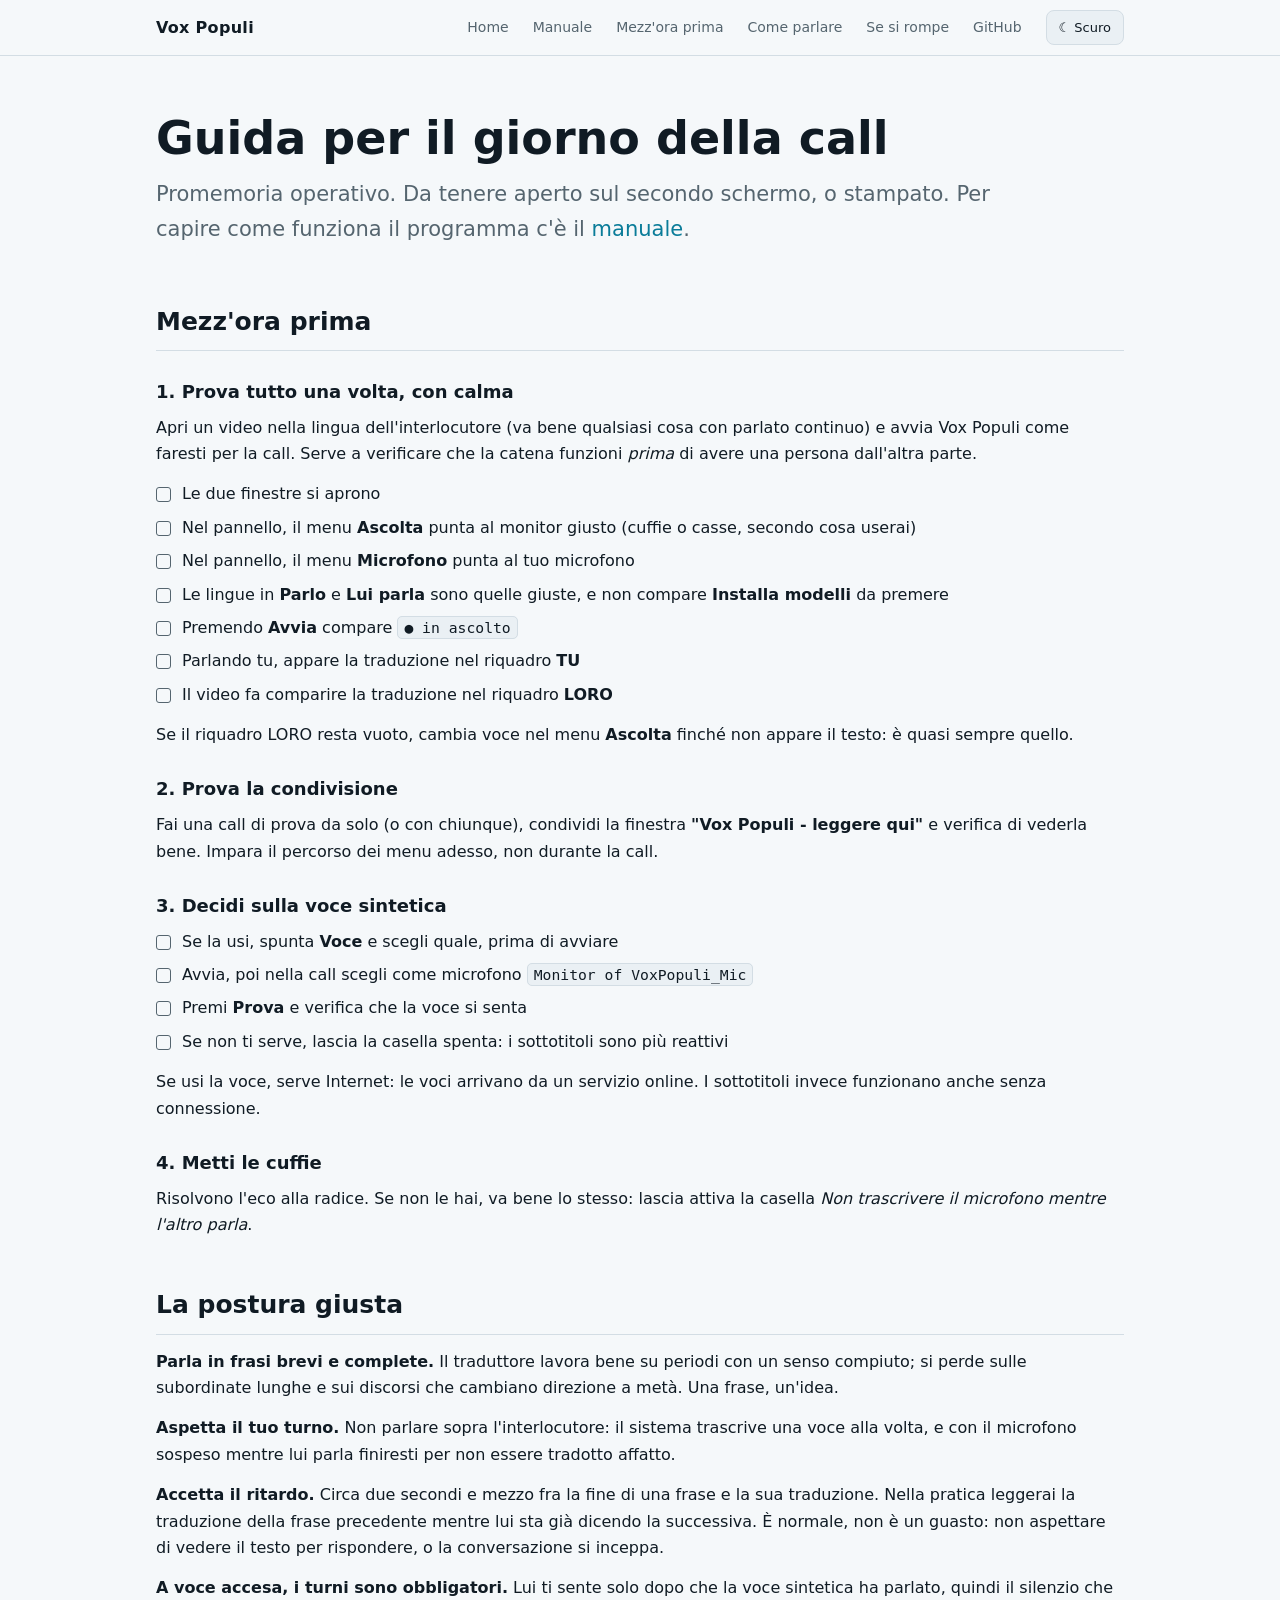
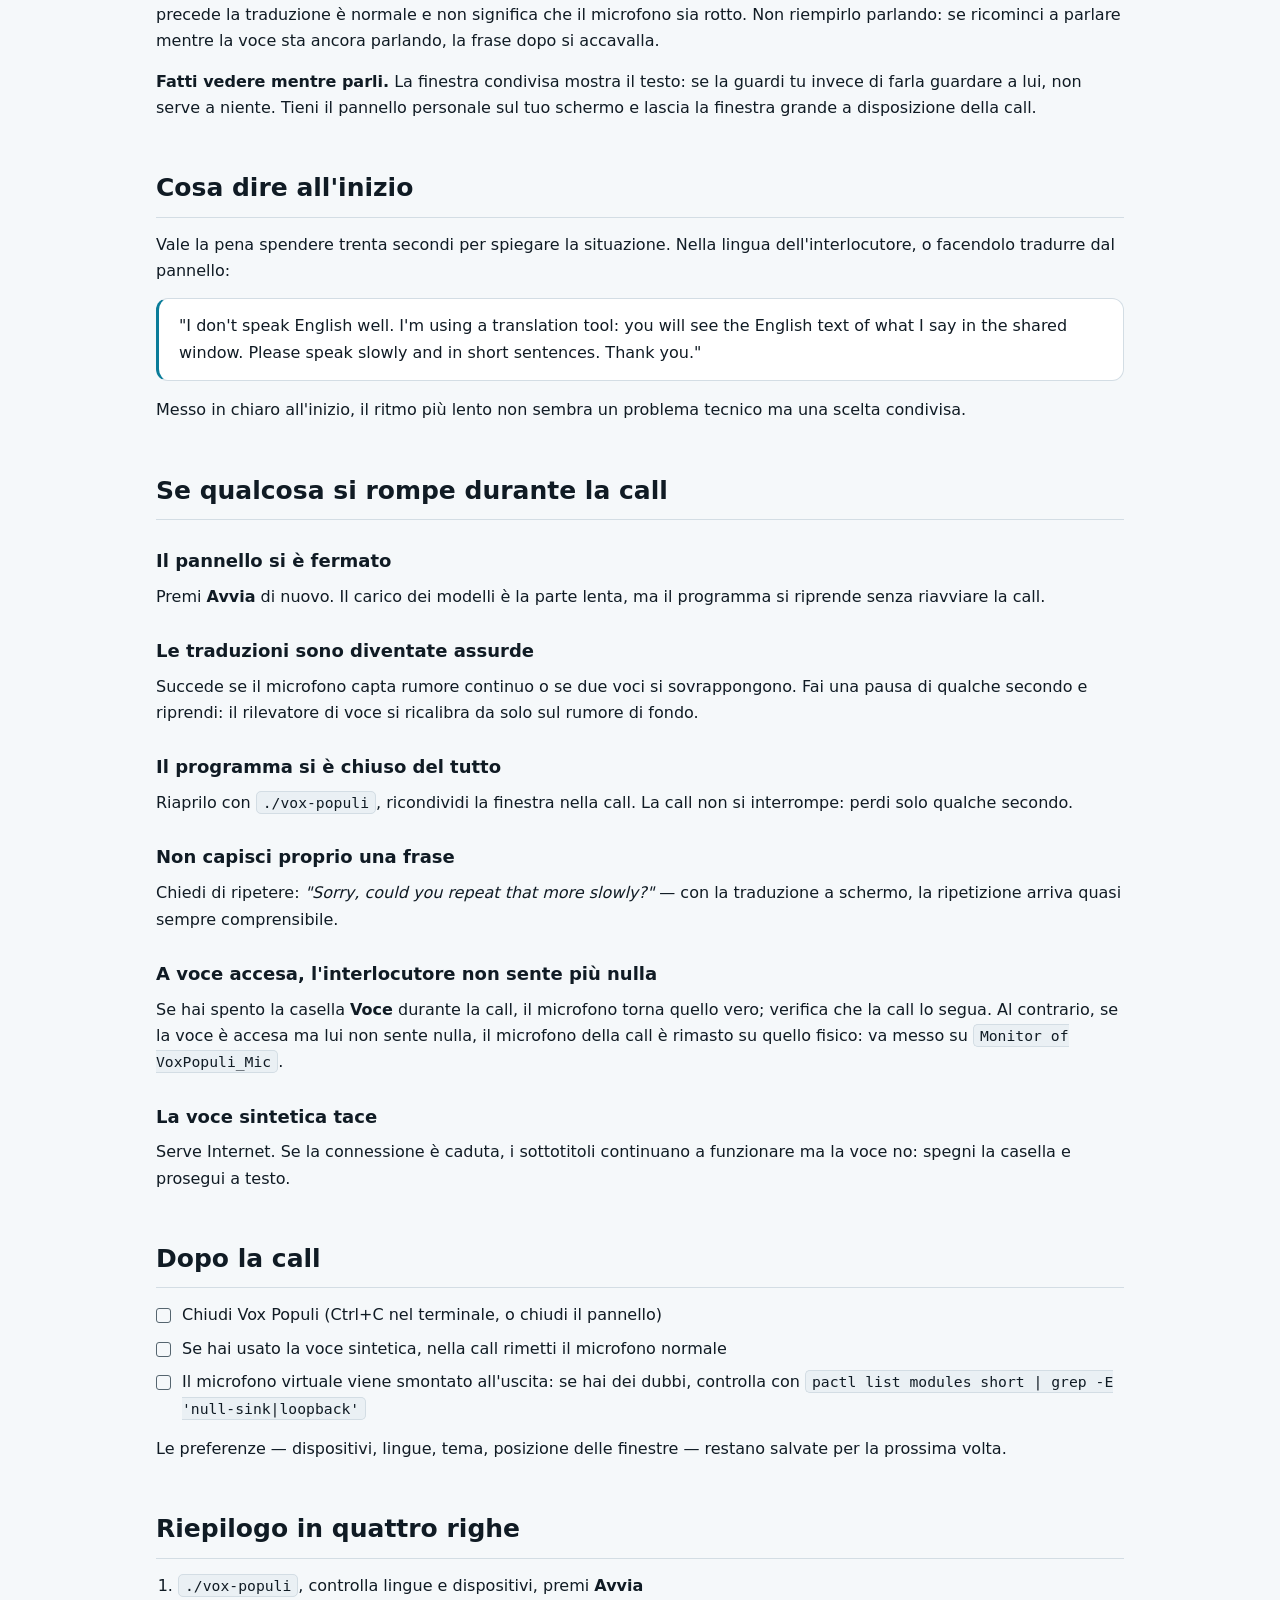
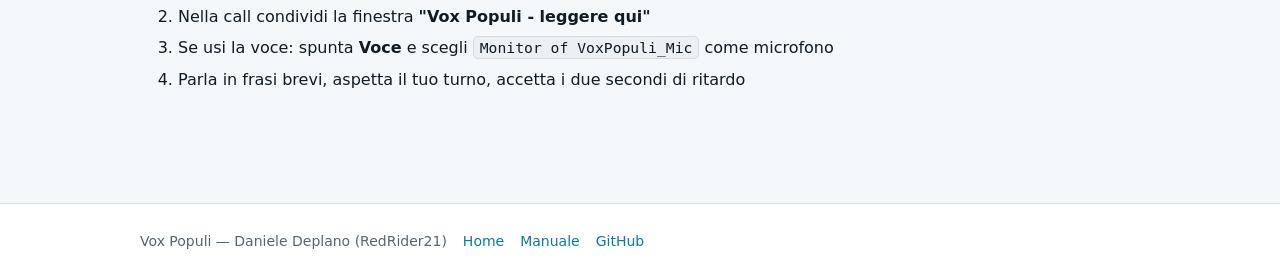
==== docs/guida-call.html @ bb4cc0db "Sito del progetto con temi chiaro e scuro Tre pagine in docs/, senza dipendenze esterne: index.html " ====
<!DOCTYPE html>
<html lang="it">
<head>
<meta charset="utf-8">
<meta name="viewport" content="width=device-width, initial-scale=1">
<title>Guida per il giorno della call — Vox Populi</title>
<meta name="description" content="Promemoria operativo per il giorno della videochiamata con Vox Populi: cosa provare mezz'ora prima, come parlare, cosa dire all'inizio, cosa fare se qualcosa si rompe.">
<link rel="stylesheet" href="stile.css">
<style>
  /* Le caselle di spunta sono promemoria da leggere, non da premere: qui
     restano quadratini vuoti, come su carta. */
  .lista-spunta { list-style: none; padding-left: 0; }
  .lista-spunta li { padding-left: 26px; position: relative; margin-bottom: 7px; }
  .lista-spunta li::before {
    content: ""; position: absolute; left: 0; top: 6px;
    width: 13px; height: 13px; border: 1.5px solid var(--testo-tenue);
    border-radius: 3px;
  }
  blockquote {
    margin: 0 0 16px; padding: 14px 20px;
    background: var(--fondo-2); border: 1px solid var(--bordo);
    border-left: 3px solid var(--accent); border-radius: var(--raggio);
  }
  blockquote p:last-child { margin-bottom: 0; }
</style>
</head>
<body>

<header class="top">
  <div class="riga">
    <span class="marchio"><a href="index.html" style="color:inherit">Vox Populi</a></span>
    <nav>
      <a href="index.html">Home</a>
      <a href="manuale.html">Manuale</a>
      <a href="#prima">Mezz'ora prima</a>
      <a href="#postura">Come parlare</a>
      <a href="#guasti">Se si rompe</a>
      <a href="https://github.com/RedRider21/vox-populi">GitHub</a>
    </nav>
    <button id="cambia-tema" type="button">☾ Scuro</button>
  </div>
</header>

<div class="eroe">
  <h1>Guida per il giorno della call</h1>
  <p class="sottotitolo">
    Promemoria operativo. Da tenere aperto sul secondo schermo, o stampato.
    Per capire come funziona il programma c'è il <a href="manuale.html">manuale</a>.
  </p>
</div>

<main>

<section id="prima">
  <h2>Mezz'ora prima</h2>

  <h3>1. Prova tutto una volta, con calma</h3>
  <p>
    Apri un video nella lingua dell'interlocutore (va bene qualsiasi cosa con
    parlato continuo) e avvia Vox Populi come faresti per la call. Serve a
    verificare che la catena funzioni <em>prima</em> di avere una persona
    dall'altra parte.
  </p>
  <ul class="lista-spunta">
    <li>Le due finestre si aprono</li>
    <li>Nel pannello, il menu <strong>Ascolta</strong> punta al monitor giusto (cuffie o casse, secondo cosa userai)</li>
    <li>Nel pannello, il menu <strong>Microfono</strong> punta al tuo microfono</li>
    <li>Le lingue in <strong>Parlo</strong> e <strong>Lui parla</strong> sono quelle giuste, e non compare <strong>Installa modelli</strong> da premere</li>
    <li>Premendo <strong>Avvia</strong> compare <code>● in ascolto</code></li>
    <li>Parlando tu, appare la traduzione nel riquadro <strong>TU</strong></li>
    <li>Il video fa comparire la traduzione nel riquadro <strong>LORO</strong></li>
  </ul>
  <p>
    Se il riquadro LORO resta vuoto, cambia voce nel menu <strong>Ascolta</strong>
    finché non appare il testo: è quasi sempre quello.
  </p>

  <h3>2. Prova la condivisione</h3>
  <p>
    Fai una call di prova da solo (o con chiunque), condividi la finestra
    <strong>"Vox Populi - leggere qui"</strong> e verifica di vederla bene. Impara
    il percorso dei menu adesso, non durante la call.
  </p>

  <h3>3. Decidi sulla voce sintetica</h3>
  <ul class="lista-spunta">
    <li>Se la usi, spunta <strong>Voce</strong> e scegli quale, prima di avviare</li>
    <li>Avvia, poi nella call scegli come microfono <code>Monitor of VoxPopuli_Mic</code></li>
    <li>Premi <strong>Prova</strong> e verifica che la voce si senta</li>
    <li>Se non ti serve, lascia la casella spenta: i sottotitoli sono più reattivi</li>
  </ul>
  <p>
    Se usi la voce, serve Internet: le voci arrivano da un servizio online. I
    sottotitoli invece funzionano anche senza connessione.
  </p>

  <h3>4. Metti le cuffie</h3>
  <p>
    Risolvono l'eco alla radice. Se non le hai, va bene lo stesso: lascia attiva
    la casella <em>Non trascrivere il microfono mentre l'altro parla</em>.
  </p>
</section>

<section id="postura">
  <h2>La postura giusta</h2>

  <p>
    <strong>Parla in frasi brevi e complete.</strong> Il traduttore lavora bene su
    periodi con un senso compiuto; si perde sulle subordinate lunghe e sui
    discorsi che cambiano direzione a metà. Una frase, un'idea.
  </p>
  <p>
    <strong>Aspetta il tuo turno.</strong> Non parlare sopra l'interlocutore: il
    sistema trascrive una voce alla volta, e con il microfono sospeso mentre lui
    parla finiresti per non essere tradotto affatto.
  </p>
  <p>
    <strong>Accetta il ritardo.</strong> Circa due secondi e mezzo fra la fine di
    una frase e la sua traduzione. Nella pratica leggerai la traduzione della
    frase precedente mentre lui sta già dicendo la successiva. È normale, non è un
    guasto: non aspettare di vedere il testo per rispondere, o la conversazione si
    inceppa.
  </p>
  <p>
    <strong>A voce accesa, i turni sono obbligatori.</strong> Lui ti sente solo
    dopo che la voce sintetica ha parlato, quindi il silenzio che precede la
    traduzione è normale e non significa che il microfono sia rotto. Non riempirlo
    parlando: se ricominci a parlare mentre la voce sta ancora parlando, la frase
    dopo si accavalla.
  </p>
  <p>
    <strong>Fatti vedere mentre parli.</strong> La finestra condivisa mostra il
    testo: se la guardi tu invece di farla guardare a lui, non serve a niente.
    Tieni il pannello personale sul tuo schermo e lascia la finestra grande a
    disposizione della call.
  </p>
</section>

<section id="inizio">
  <h2>Cosa dire all'inizio</h2>
  <p>
    Vale la pena spendere trenta secondi per spiegare la situazione. Nella lingua
    dell'interlocutore, o facendolo tradurre dal pannello:
  </p>
  <blockquote>
    <p>
      "I don't speak English well. I'm using a translation tool: you will see the
      English text of what I say in the shared window. Please speak slowly and in
      short sentences. Thank you."
    </p>
  </blockquote>
  <p>
    Messo in chiaro all'inizio, il ritmo più lento non sembra un problema tecnico
    ma una scelta condivisa.
  </p>
</section>

<section id="guasti">
  <h2>Se qualcosa si rompe durante la call</h2>

  <h3>Il pannello si è fermato</h3>
  <p>
    Premi <strong>Avvia</strong> di nuovo. Il carico dei modelli è la parte lenta,
    ma il programma si riprende senza riavviare la call.
  </p>

  <h3>Le traduzioni sono diventate assurde</h3>
  <p>
    Succede se il microfono capta rumore continuo o se due voci si sovrappongono.
    Fai una pausa di qualche secondo e riprendi: il rilevatore di voce si
    ricalibra da solo sul rumore di fondo.
  </p>

  <h3>Il programma si è chiuso del tutto</h3>
  <p>
    Riaprilo con <code>./vox-populi</code>, ricondividi la finestra nella call. La
    call non si interrompe: perdi solo qualche secondo.
  </p>

  <h3>Non capisci proprio una frase</h3>
  <p>
    Chiedi di ripetere: <em>"Sorry, could you repeat that more slowly?"</em> — con
    la traduzione a schermo, la ripetizione arriva quasi sempre comprensibile.
  </p>

  <h3>A voce accesa, l'interlocutore non sente più nulla</h3>
  <p>
    Se hai spento la casella <strong>Voce</strong> durante la call, il microfono
    torna quello vero; verifica che la call lo segua. Al contrario, se la voce è
    accesa ma lui non sente nulla, il microfono della call è rimasto su quello
    fisico: va messo su <code>Monitor of VoxPopuli_Mic</code>.
  </p>

  <h3>La voce sintetica tace</h3>
  <p>
    Serve Internet. Se la connessione è caduta, i sottotitoli continuano a
    funzionare ma la voce no: spegni la casella e prosegui a testo.
  </p>
</section>

<section id="dopo">
  <h2>Dopo la call</h2>
  <ul class="lista-spunta">
    <li>Chiudi Vox Populi (Ctrl+C nel terminale, o chiudi il pannello)</li>
    <li>Se hai usato la voce sintetica, nella call rimetti il microfono normale</li>
    <li>Il microfono virtuale viene smontato all'uscita: se hai dei dubbi, controlla con <code>pactl list modules short | grep -E 'null-sink|loopback'</code></li>
  </ul>
  <p>
    Le preferenze — dispositivi, lingue, tema, posizione delle finestre — restano
    salvate per la prossima volta.
  </p>
</section>

<section id="riepilogo">
  <h2>Riepilogo in quattro righe</h2>
  <ol>
    <li><code>./vox-populi</code>, controlla lingue e dispositivi, premi <strong>Avvia</strong></li>
    <li>Nella call condividi la finestra <strong>"Vox Populi - leggere qui"</strong></li>
    <li>Se usi la voce: spunta <strong>Voce</strong> e scegli <code>Monitor of VoxPopuli_Mic</code> come microfono</li>
    <li>Parla in frasi brevi, aspetta il tuo turno, accetta i due secondi di ritardo</li>
  </ol>
</section>

</main>

<footer>
  <div class="riga">
    <span>Vox Populi — Daniele Deplano (RedRider21)</span>
    <a href="index.html">Home</a>
    <a href="manuale.html">Manuale</a>
    <a href="https://github.com/RedRider21/vox-populi">GitHub</a>
  </div>
</footer>

<button id="torna-su" type="button" aria-label="Torna su">↑</button>

<script src="sito.js"></script>
</body>
</html>
---- docs/stile.css ----
/* Vox Populi - foglio di stile del sito. Nessuna dipendenza esterna.
   Due temi, chiaro e scuro: di serie segue le preferenze del sistema, il
   pulsante in alto a destra ne forza uno e lo ricorda.
   I colori sono quelli del tema "scuro" dell'applicazione, cosi' il sito e
   il programma si somigliano. */

:root {
  --accent: #0a7c99;
  --accent-forte: #00b8d4;
  --fondo: #f5f8fa;
  --fondo-2: #ffffff;
  --fondo-3: #eaf0f4;
  --testo: #101b24;
  --testo-tenue: #55656f;
  --bordo: #d3dde4;
  --ombra: 0 1px 3px rgba(16,40,55,.08), 0 8px 24px rgba(16,40,55,.06);
  --raggio: 12px;
  --larghezza: 1000px;
}

html[data-tema="scuro"] {
  --accent: #00e5ff;
  --accent-forte: #7df3ff;
  --fondo: #050a14;
  --fondo-2: #0a1422;
  --fondo-3: #0b1a28;
  --testo: #d6f6ff;
  --testo-tenue: #7fa3b3;
  --bordo: #17293a;
  --ombra: 0 1px 3px rgba(0,0,0,.5), 0 10px 30px rgba(0,0,0,.45);
}

@media (prefers-color-scheme: dark) {
  html:not([data-tema="chiaro"]) {
    --accent: #00e5ff;
    --accent-forte: #7df3ff;
    --fondo: #050a14;
    --fondo-2: #0a1422;
    --fondo-3: #0b1a28;
    --testo: #d6f6ff;
    --testo-tenue: #7fa3b3;
    --bordo: #17293a;
    --ombra: 0 1px 3px rgba(0,0,0,.5), 0 10px 30px rgba(0,0,0,.45);
  }
}

* { box-sizing: border-box; }

body {
  margin: 0;
  background: var(--fondo);
  color: var(--testo);
  font: 16px/1.65 system-ui, -apple-system, "Segoe UI", Cantarell, sans-serif;
  -webkit-font-smoothing: antialiased;
}

a { color: var(--accent); text-decoration: none; }
a:hover { text-decoration: underline; }

img { max-width: 100%; height: auto; }

/* ------------------------------------------------------- intestazione ---- */
header.top {
  position: sticky; top: 0; z-index: 50;
  background: var(--fondo);
  border-bottom: 1px solid var(--bordo);
}
.top .riga {
  max-width: var(--larghezza); margin: 0 auto; padding: 10px 16px;
  display: flex; align-items: center; gap: 14px;
}
.top .marchio { font-weight: 700; letter-spacing: .3px; }
.top nav { margin-left: auto; display: flex; gap: 4px; align-items: center; }
.top nav a {
  color: var(--testo-tenue); padding: 6px 10px; border-radius: 8px;
  font-size: 14px;
}
.top nav a:hover { background: var(--fondo-3); color: var(--testo); text-decoration: none; }

#cambia-tema {
  background: var(--fondo-3); color: var(--testo);
  border: 1px solid var(--bordo); border-radius: 8px;
  padding: 6px 12px; font: inherit; font-size: 13px; cursor: pointer;
}
#cambia-tema:hover { border-color: var(--accent); }

/* --------------------------------------------------------------- testa ---- */
.eroe {
  max-width: var(--larghezza); margin: 0 auto; padding: 56px 16px 28px;
}
.eroe h1 {
  font-size: clamp(30px, 5vw, 46px); line-height: 1.15; margin: 0 0 12px;
}
.eroe .sottotitolo {
  font-size: clamp(17px, 2.2vw, 21px); color: var(--testo-tenue);
  margin: 0 0 26px; max-width: 42em;
}
.eroe .pulsanti { display: flex; flex-wrap: wrap; gap: 10px; }
.pulsante {
  display: inline-block; padding: 11px 20px; border-radius: 9px;
  border: 1px solid var(--bordo); background: var(--fondo-2);
  color: var(--testo); font-weight: 600; font-size: 15px;
}
.pulsante:hover { border-color: var(--accent); text-decoration: none; }
.pulsante.principale {
  background: var(--accent); border-color: var(--accent); color: #04121a;
}
.pulsante.principale:hover { background: var(--accent-forte); }

/* --------------------------------------------------------------- corpo ---- */
main { max-width: var(--larghezza); margin: 0 auto; padding: 0 16px 64px; }

section { margin: 0 0 46px; }
section h2 {
  font-size: 25px; margin: 0 0 14px; padding-bottom: 8px;
  border-bottom: 1px solid var(--bordo);
}
section h3 { font-size: 18px; margin: 26px 0 8px; }
p { margin: 0 0 14px; }
ul, ol { margin: 0 0 14px; padding-left: 22px; }
li { margin-bottom: 5px; }

code {
  font-family: ui-monospace, "Cascadia Code", "DejaVu Sans Mono", monospace;
  font-size: .92em; background: var(--fondo-3); padding: 2px 6px;
  border-radius: 5px; border: 1px solid var(--bordo);
}
pre {
  background: var(--fondo-3); border: 1px solid var(--bordo);
  border-radius: var(--raggio); padding: 14px 16px; overflow-x: auto;
}
pre code { background: none; border: none; padding: 0; font-size: 13px; }

table {
  width: 100%; border-collapse: collapse; margin: 0 0 16px;
  background: var(--fondo-2); border: 1px solid var(--bordo);
  border-radius: var(--raggio); overflow: hidden;
}
th, td { padding: 9px 13px; text-align: left; border-bottom: 1px solid var(--bordo); }
th { background: var(--fondo-3); font-size: 14px; }
tr:last-child td { border-bottom: none; }

/* riquadri ---------------------------------------------------------------- */
.avviso {
  background: var(--fondo-2); border: 1px solid var(--bordo);
  border-left: 3px solid var(--accent);
  border-radius: var(--raggio); padding: 16px 20px; margin: 0 0 24px;
  box-shadow: var(--ombra);
}
.avviso h3 { margin-top: 0; }
.avviso.attenzione { border-left-color: #e0a030; }
html[data-tema="scuro"] .avviso.attenzione { border-left-color: #ffcc66; }

.griglia { display: grid; gap: 14px; }
.griglia.due { grid-template-columns: repeat(auto-fit, minmax(280px, 1fr)); }
.scheda {
  background: var(--fondo-2); border: 1px solid var(--bordo);
  border-radius: var(--raggio); padding: 18px 20px;
}
.scheda h3 { margin-top: 0; font-size: 17px; }
.scheda p:last-child { margin-bottom: 0; }

.numero { font-size: 30px; font-weight: 700; color: var(--accent); line-height: 1.1; }
.numero + .etichetta { color: var(--testo-tenue); font-size: 14px; }

/* figure ------------------------------------------------------------------ */
figure { margin: 0 0 26px; }
figure img {
  border: 1px solid var(--bordo); border-radius: var(--raggio);
  box-shadow: var(--ombra); display: block;
}
figcaption {
  color: var(--testo-tenue); font-size: 14px; margin-top: 9px;
}
.temi { display: grid; gap: 12px; grid-template-columns: repeat(auto-fit, minmax(180px, 1fr)); }
.temi figure { margin: 0; }
.temi figcaption { margin-top: 6px; font-size: 13px; }

/* fondo ------------------------------------------------------------------- */
footer {
  border-top: 1px solid var(--bordo); background: var(--fondo-2);
  padding: 26px 16px; color: var(--testo-tenue); font-size: 14px;
}
footer .riga {
  max-width: var(--larghezza); margin: 0 auto;
  display: flex; flex-wrap: wrap; gap: 16px;
}

/* torna su ----------------------------------------------------------------- */
#torna-su {
  position: fixed; right: 18px; bottom: 18px; z-index: 60;
  width: 42px; height: 42px; border-radius: 50%;
  background: var(--fondo-2); color: var(--testo);
  border: 1px solid var(--bordo); box-shadow: var(--ombra);
  font-size: 17px; cursor: pointer;
  opacity: 0; pointer-events: none; transition: opacity .2s;
}
#torna-su.visibile { opacity: 1; pointer-events: auto; }
#torna-su:hover { border-color: var(--accent); }

@media (max-width: 600px) {
  .top nav { display: none; }
  .eroe { padding-top: 34px; }
  th, td { padding: 8px 10px; font-size: 14px; }
}
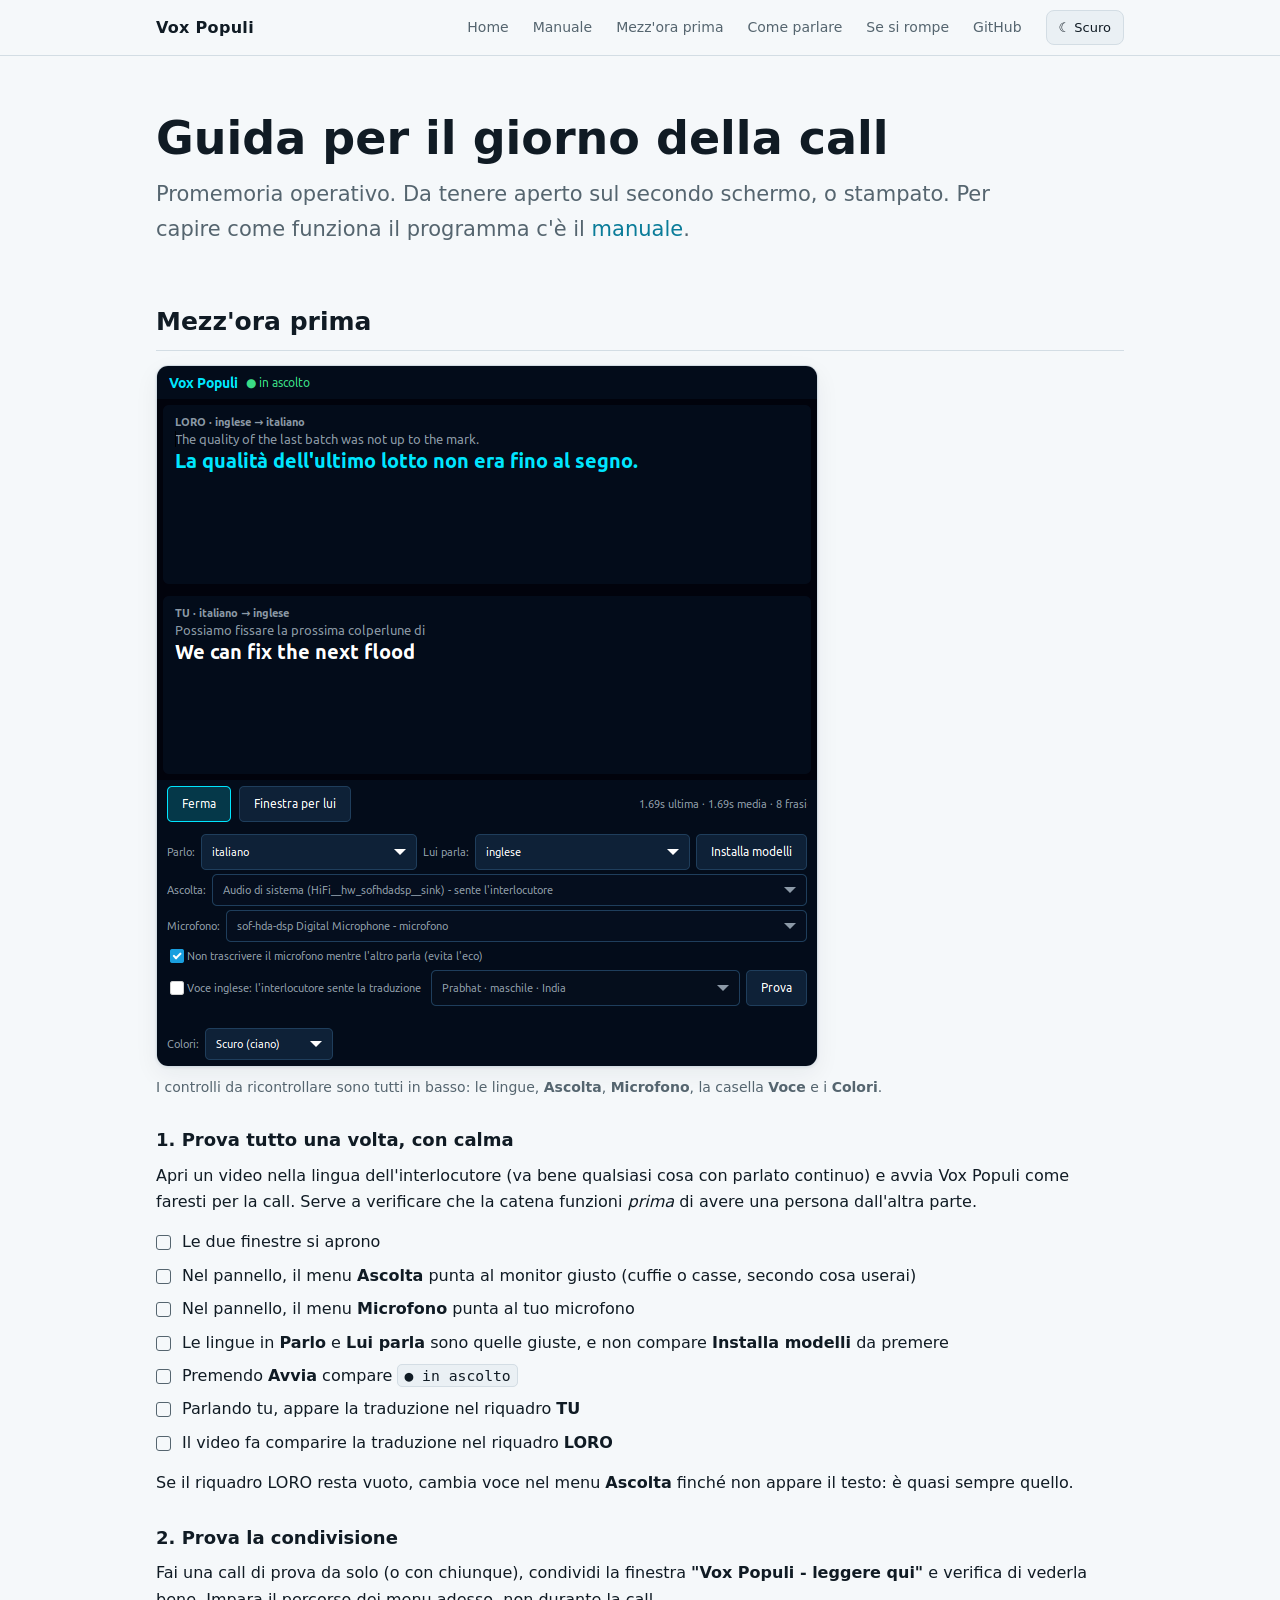
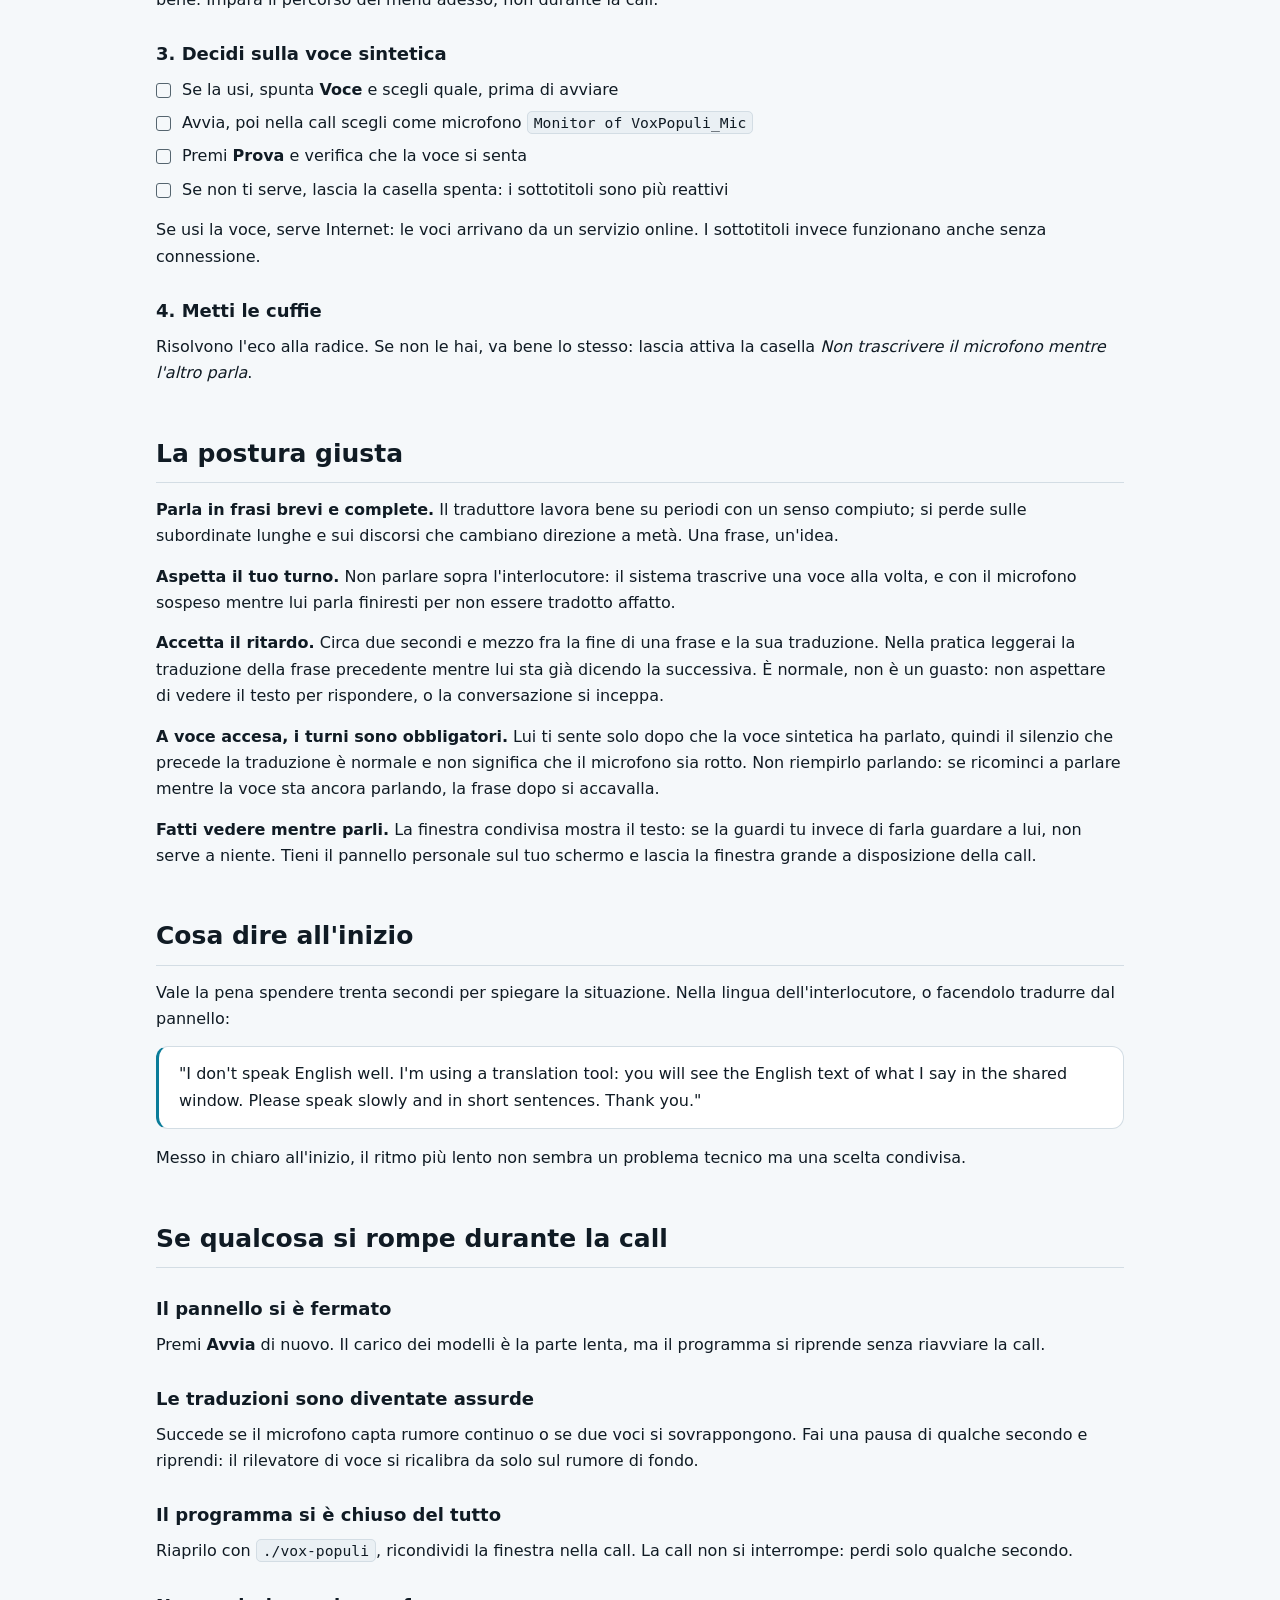
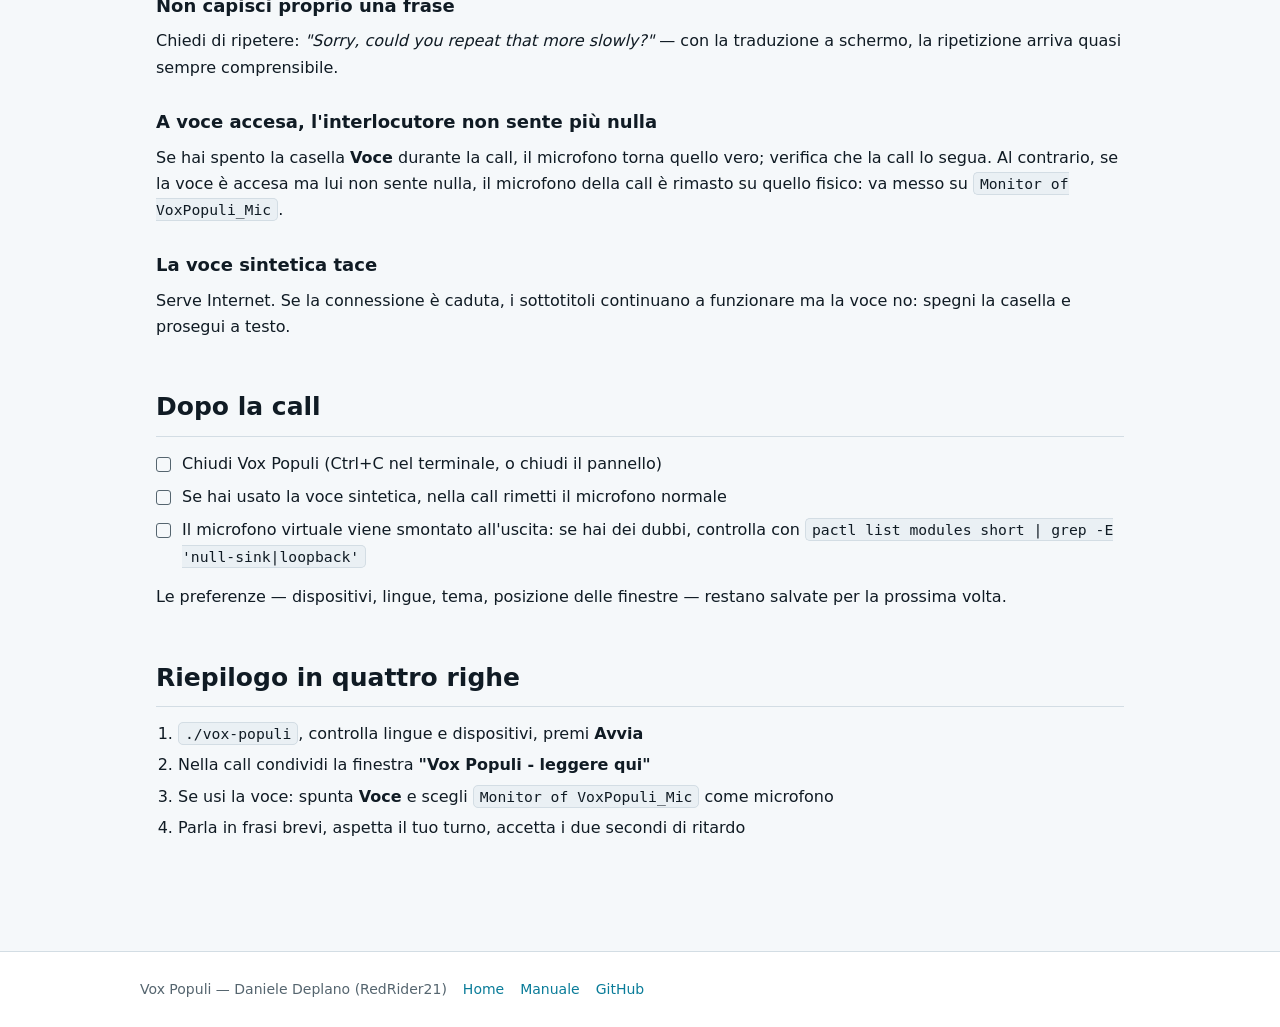
==== commit d6d31248: "Schermate anche nel manuale e nella guida Il manuale non aveva immagini: chi legge la tabella dei co" ====
--- a/docs/guida-call.html
+++ b/docs/guida-call.html
@@ -54,6 +54,14 @@
 <section id="prima">
   <h2>Mezz'ora prima</h2>
 
+  <figure>
+    <img src="img/pannello.png" alt="Il pannello, con in basso i menu delle lingue, di Ascolta, Microfono, la casella della voce e i Colori">
+    <figcaption>
+      I controlli da ricontrollare sono tutti in basso: le lingue, <strong>Ascolta</strong>,
+      <strong>Microfono</strong>, la casella <strong>Voce</strong> e i <strong>Colori</strong>.
+    </figcaption>
+  </figure>
+
   <h3>1. Prova tutto una volta, con calma</h3>
   <p>
     Apri un video nella lingua dell'interlocutore (va bene qualsiasi cosa con
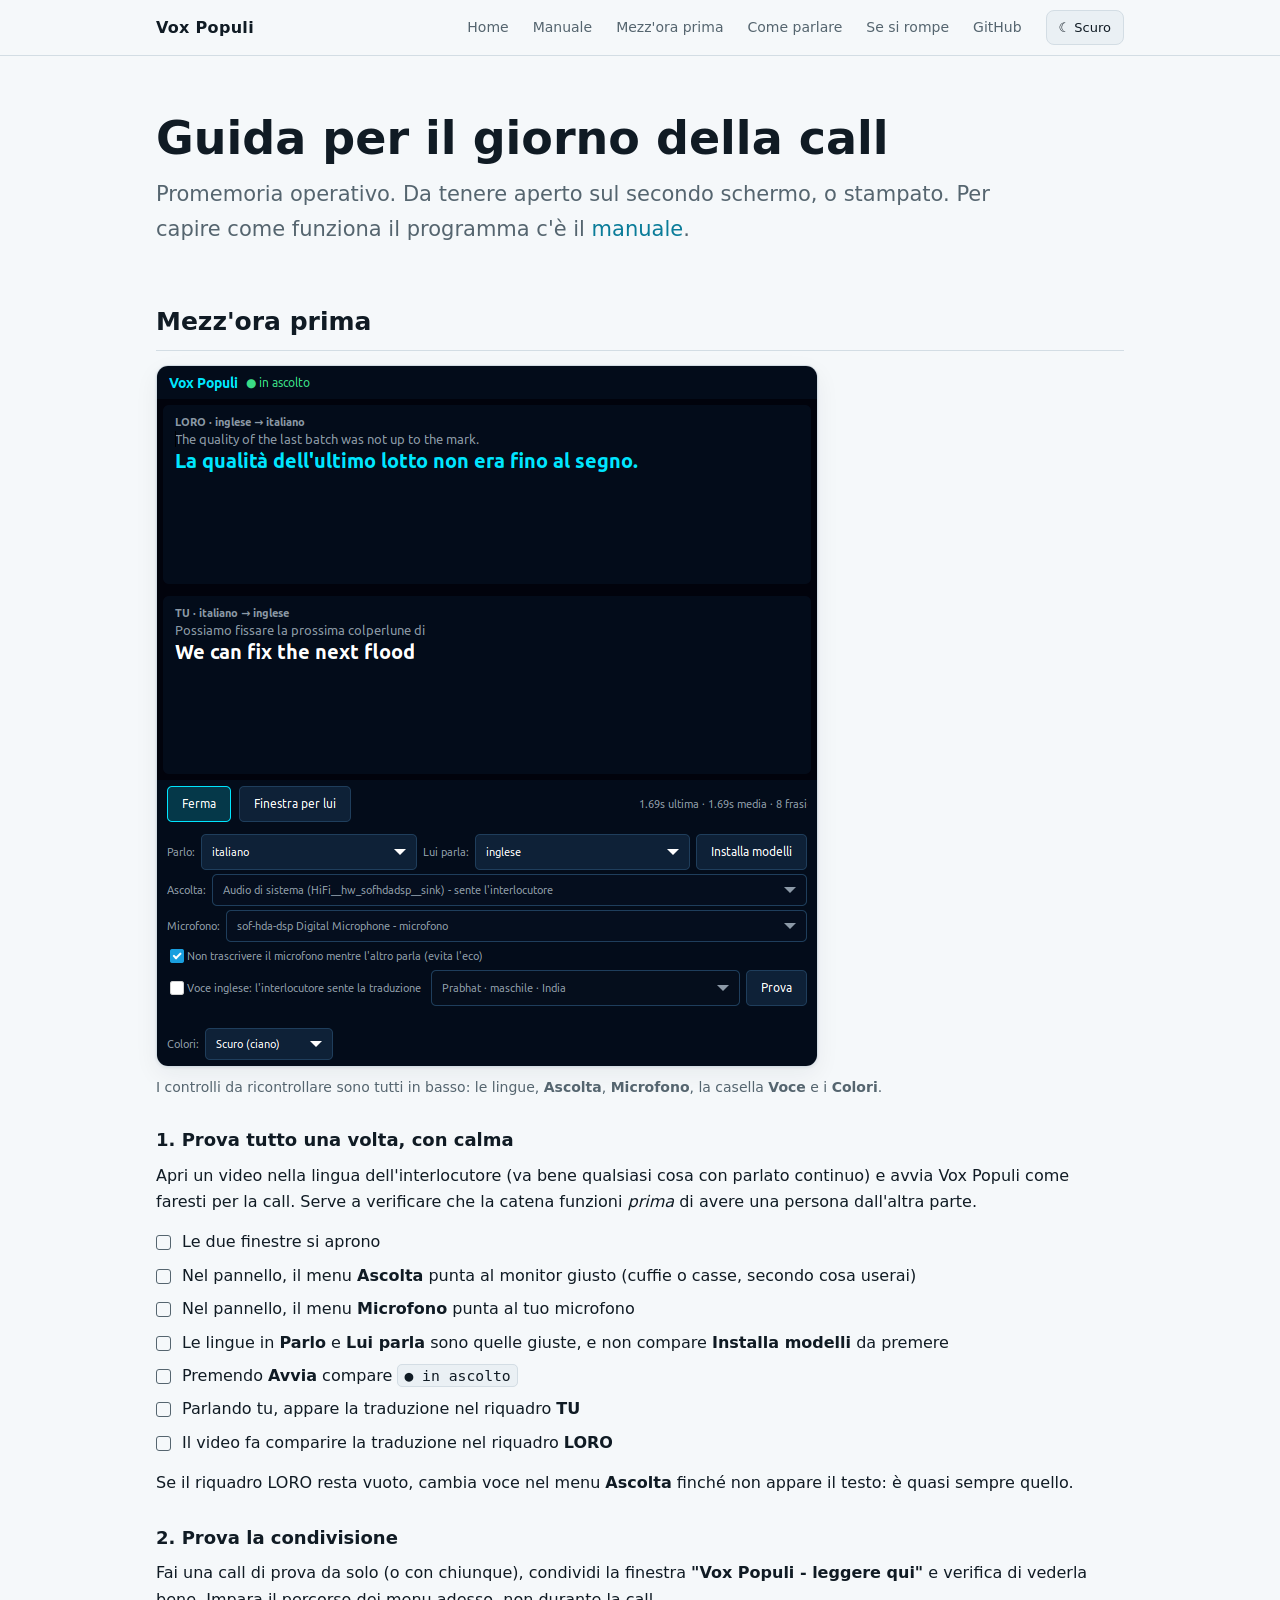
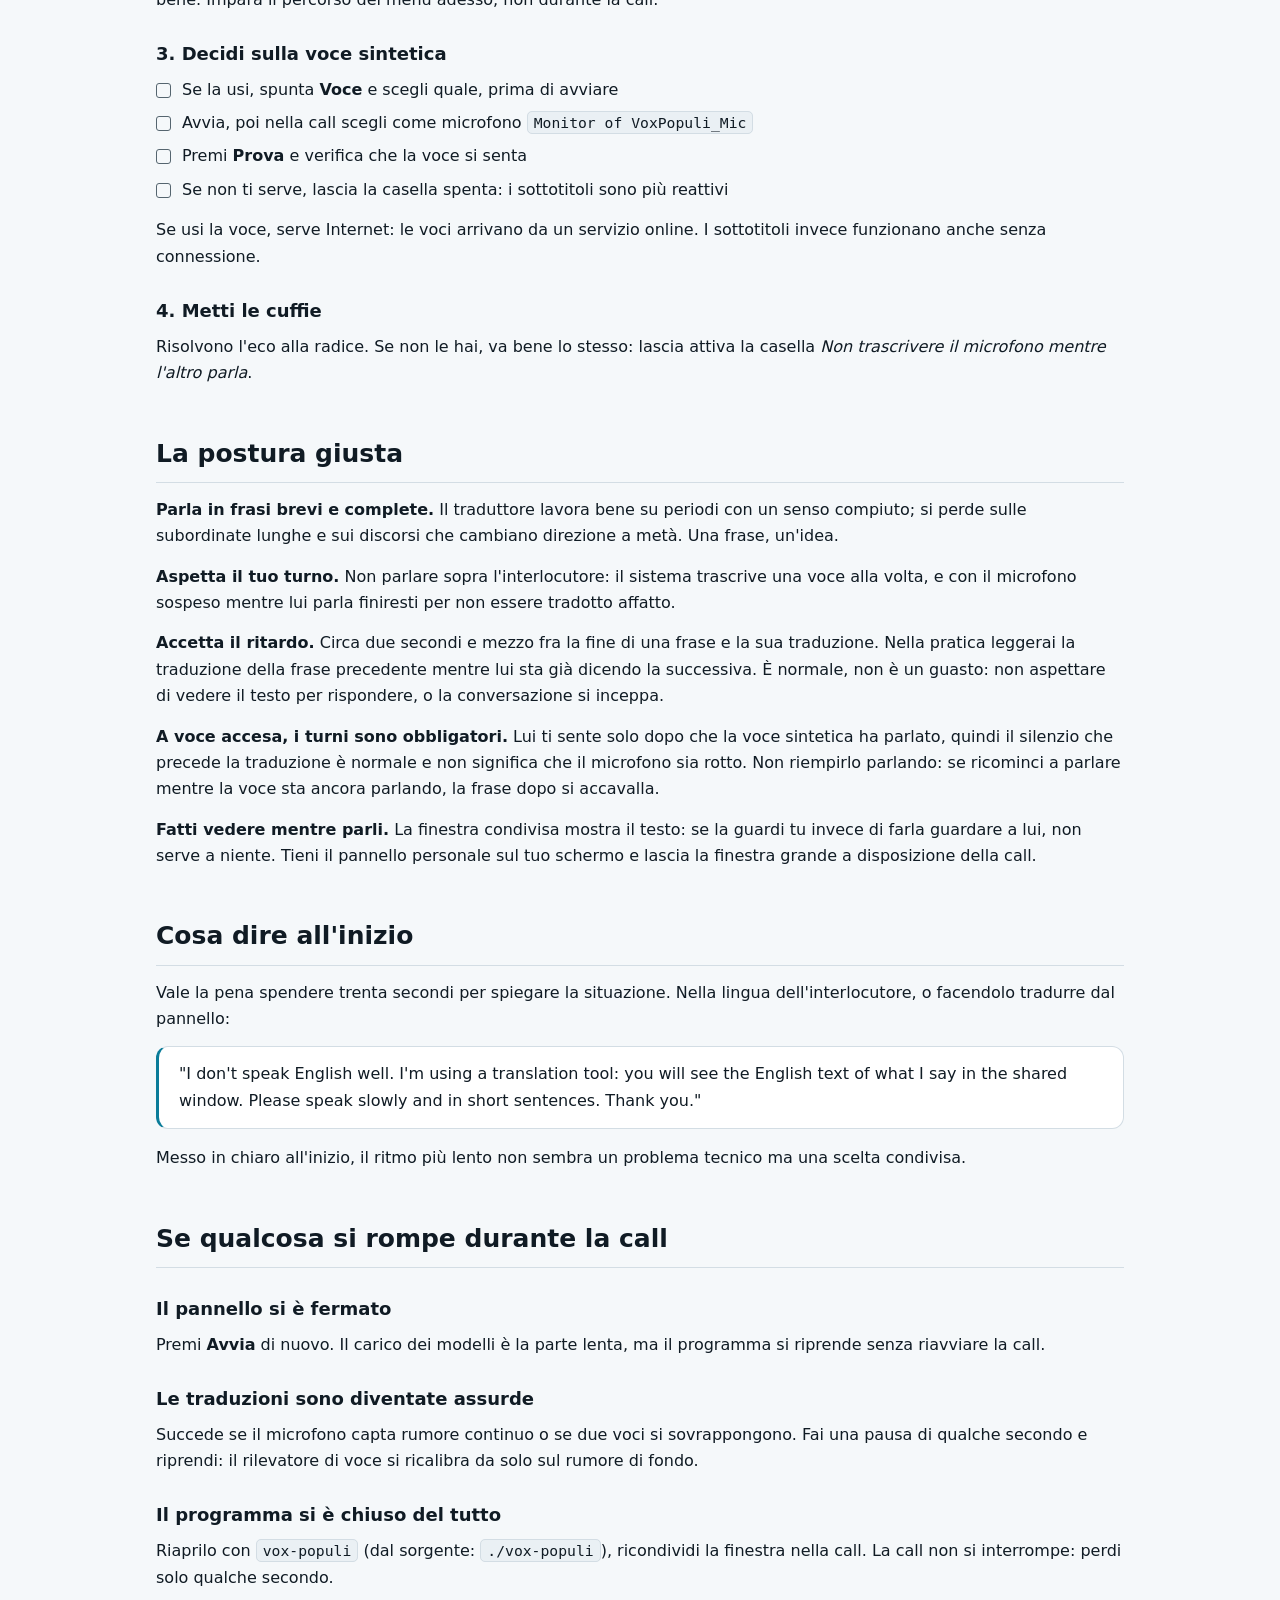
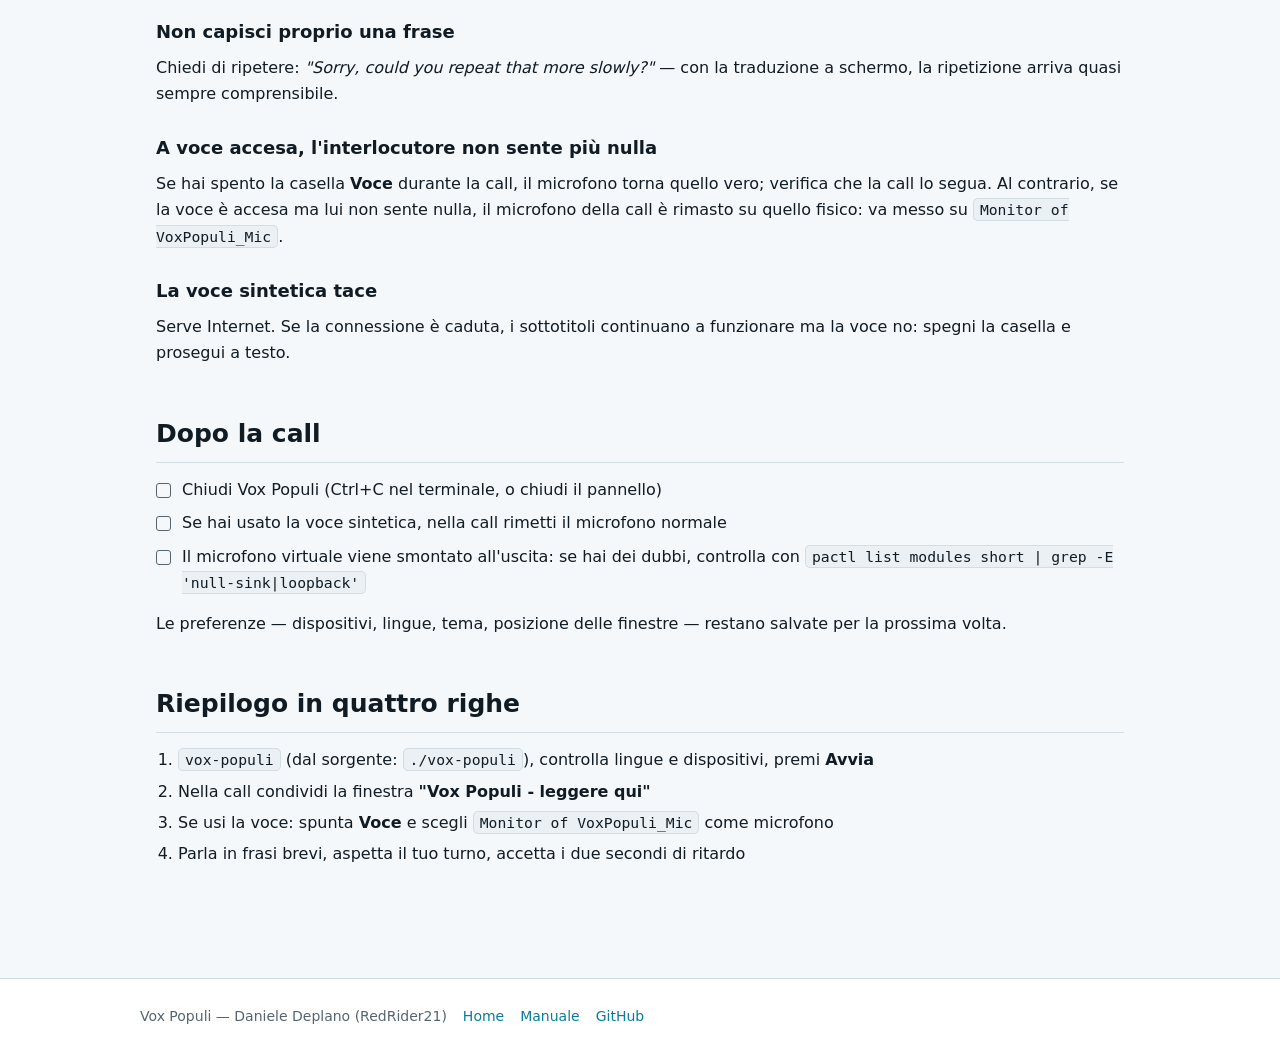
==== commit aeb11987: "README, manuale e sito: installazione dal pacchetto Le due strade (pacchetto e sorgente) sono spiega" ====
--- a/docs/guida-call.html
+++ b/docs/guida-call.html
@@ -181,7 +181,7 @@
 
   <h3>Il programma si è chiuso del tutto</h3>
   <p>
-    Riaprilo con <code>./vox-populi</code>, ricondividi la finestra nella call. La
+    Riaprilo con <code>vox-populi</code> (dal sorgente: <code>./vox-populi</code>), ricondividi la finestra nella call. La
     call non si interrompe: perdi solo qualche secondo.
   </p>
 
@@ -222,7 +222,7 @@
 <section id="riepilogo">
   <h2>Riepilogo in quattro righe</h2>
   <ol>
-    <li><code>./vox-populi</code>, controlla lingue e dispositivi, premi <strong>Avvia</strong></li>
+    <li><code>vox-populi</code> (dal sorgente: <code>./vox-populi</code>), controlla lingue e dispositivi, premi <strong>Avvia</strong></li>
     <li>Nella call condividi la finestra <strong>"Vox Populi - leggere qui"</strong></li>
     <li>Se usi la voce: spunta <strong>Voce</strong> e scegli <code>Monitor of VoxPopuli_Mic</code> come microfono</li>
     <li>Parla in frasi brevi, aspetta il tuo turno, accetta i due secondi di ritardo</li>
